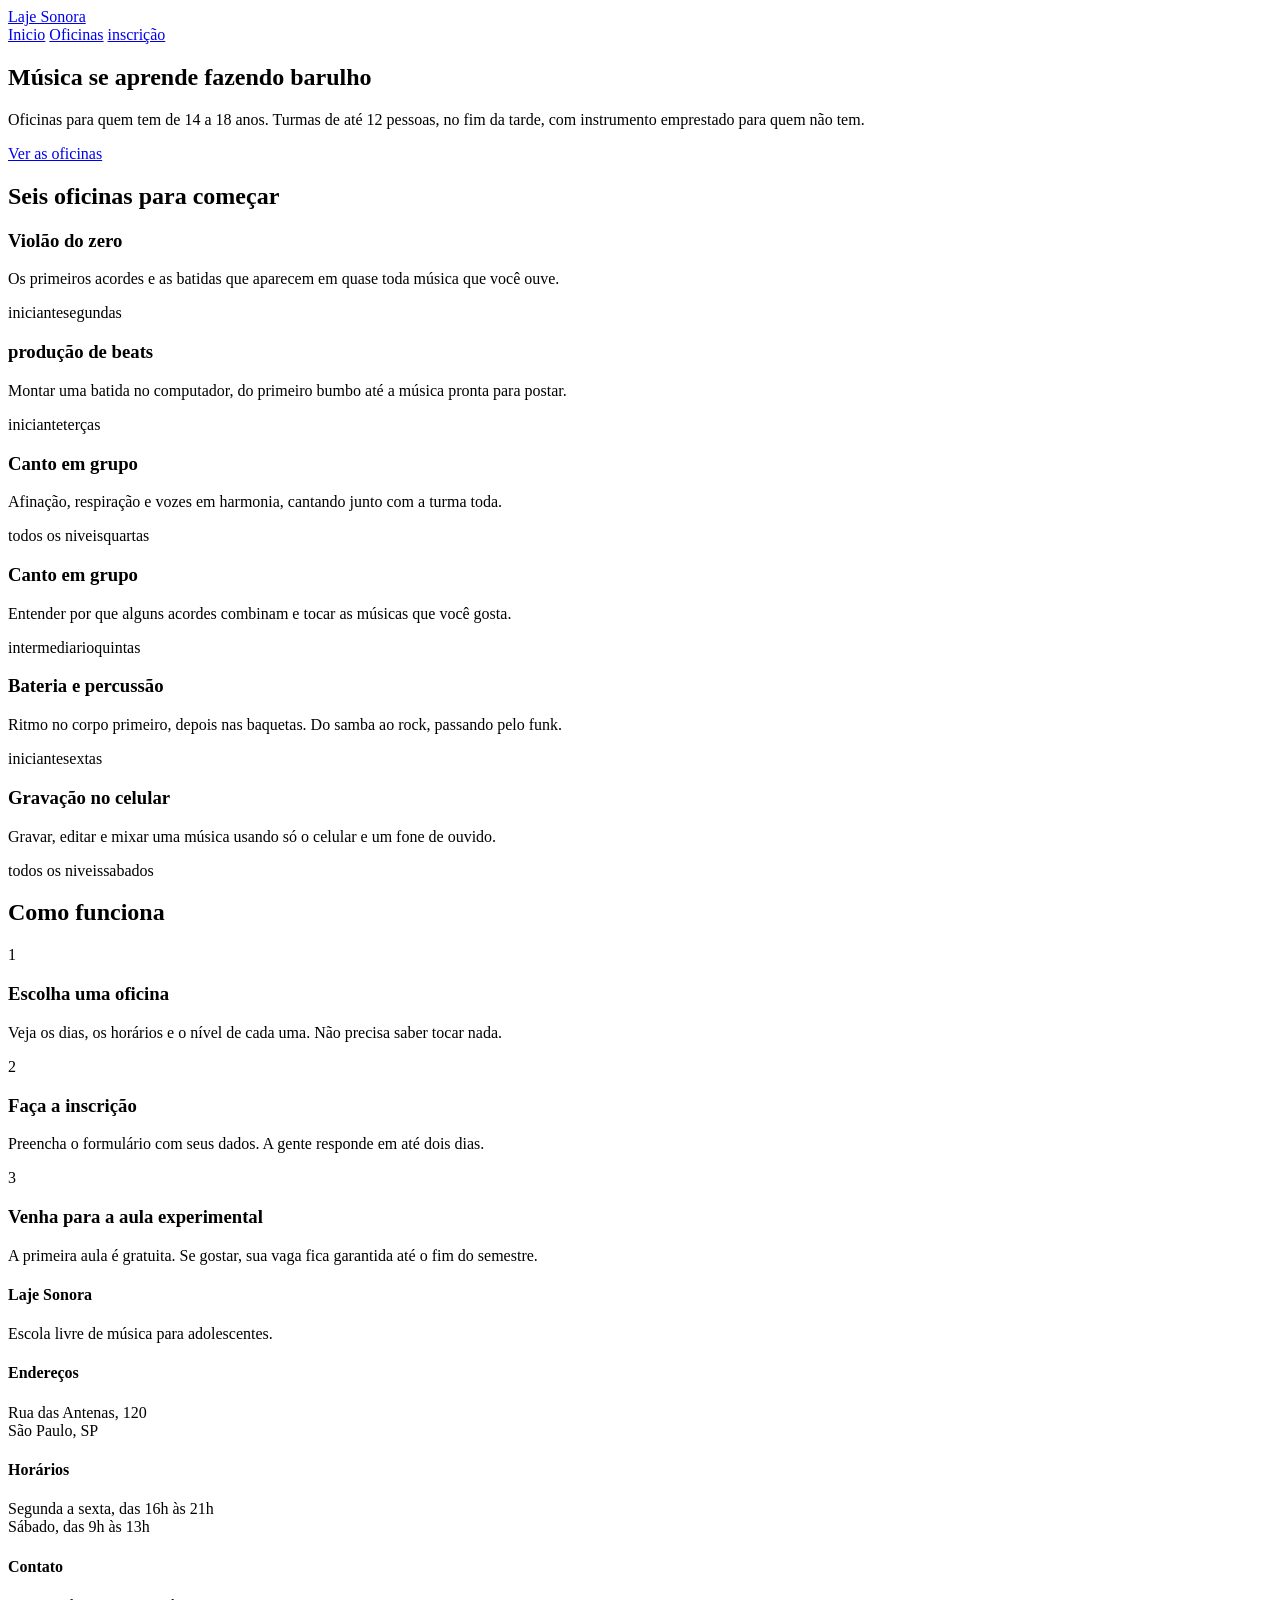
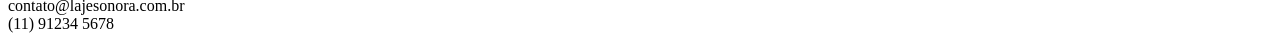
==== index.html @ e51a95ae "Initial commit" ====
<!DOCTYPE html>
<html lang="pt-BR">
<head>
    <meta charset="UTF-8">
    <meta name="viewport" content="width=device-width, initial-scale=1.0">
    <link rel="preconnect" href="https://fonts.googleapis.com">
<link rel="preconnect" href="https://fonts.gstatic.com" crossorigin>
<link href="https://fonts.googleapis.com/css2?family=Archivo:ital,wght@0,100..900;1,100..900&family=Big+Shoulders:opsz,wght@10..72,100..900&display=swap" rel="stylesheet">
    <link rel="stylesheet" href="./index.css">
     <title>Laje Sonora | Inicio</title>
</head>
<body>
    <header class="conteudo topo">
<a href="index.html" class="Logo">Laje Sonora</a>
<nav class="menu">
    <a href="index.html" class="Atual">Inicio</a>
    <a href="oficinas.html">Oficinas</a>
    <a href="inscrição.html">inscrição</a>
</nav>
    </header>
    <main>
        <section class="conteudo cartazes" >
            <div class="cartaz cartaz principal">
                <h1>Música se aprende fazendo barulho</h1>
            </div>
            <div class="cartaz cartaz lateral"><p>Oficinas para quem tem de 14 a 18 anos. Turmas de até 12 pessoas, no fim da tarde, com instrumento emprestado para quem não tem.</p>
            <a href="./oficinas.html" class="botao">Ver as oficinas</a></div>
        </section>
        <section class="conteudo secao">
         <h2 class="titulo-secao">Seis oficinas para começar</h2>
         <div class="cards">

            <article class="card">

                <div class="foto foto-azul"></div>

                <div class="card-texto">
                    <h3>Violão do zero</h3>
                    <p>Os primeiros acordes e as batidas que aparecem em quase toda música que você ouve.</p>
                    <div class="card-info"><span>iniciante</span>segundas</div>
                </div>

            </article>

            <article class="card">

                <div class="foto foto-amarela"></div>

                <div class="card-texto">
                    <h3> produção de beats</h3>
                    <p>Montar uma batida no computador, do primeiro bumbo até a música pronta para postar.</p>
                    <div class="card-info"><span>iniciante</span>terças</div>
                </div>

            </article>

            <article class="card">

                <div class="foto foto-tinta"></div>

                <div class="card-texto">
                    <h3> Canto em grupo </h3>
                    <p>Afinação, respiração e vozes em harmonia, cantando junto com a turma toda.</p>
                    <div class="card-info"><span>todos os niveis</span>quartas</div>
                </div>

            </article>

            
            <article class="card">

                <div class="foto foto"></div>

                <div class="card-texto">
                    <h3> Canto em grupo </h3>
                    <p>Entender por que alguns acordes combinam e tocar as músicas que você gosta.</p>
                    <div class="card-info"><span>intermediario</span>quintas</div>
                </div>

            </article>

            <article class="card">

                <div class="foto foto-azul"></div>

                <div class="card-texto">
                    <h3> Bateria e percussão </h3>
                    <p>Ritmo no corpo primeiro, depois nas baquetas. Do samba ao rock, passando pelo funk.</p>
                    <div class="card-info"><span>iniciante</span>sextas</div>
                </div>

            </article>

            <article class="card">

                <div class="foto foto-amarela"></div>

                <div class="card-texto">
                    <h3> Gravação no celular </h3>
                    <p>Gravar, editar e mixar uma música usando só o celular e um fone de ouvido.</p>
                    <div class="card-info"><span>todos os niveis</span>sabados</div>
                </div>

            </article>

         </div>
        </section>

        <section class="conteudo secao">
            <h2 class="titulo-secao">Como funciona</h2>
            <div class="passos"> 
               
                <div class="passo"><p class="passo-numero">1</p>
                <h3>Escolha uma oficina</h3>
                 <p>Veja os dias, os horários e o nível de cada uma. Não precisa saber tocar nada.</p></div>

                 <div class="passo"><p class="passo-numero">2</p>
                    <h3>Faça a inscrição</h3>
                     <p>Preencha o formulário com seus dados. A gente responde em até dois dias.</p></div>

                     <div class="passo"><p class="passo-numero">3</p>
                        <h3>Venha para a aula experimental</h3>
                         <p>A primeira aula é gratuita. Se gostar, sua vaga fica garantida até o fim do semestre.</p></div>
            </div>

        </section>
    </main>

    <footer class="rodapé">
        <div class="conteudo e rodape-colunas">
            <div class="rodape-colunas">
                <h4>Laje Sonora</h4>
                <p>Escola livre de música para adolescentes.</p>
            </div>

            <div class="rodape-colunas">
                <h4>Endereços</h4>
                <p>Rua das Antenas, 120 <br> São Paulo, SP</p>
            </div>

            <div class="rodape-colunas">
                <h4>Horários</h4>
                <p>Segunda a sexta, das 16h às 21h <br>Sábado, das 9h às 13h </p>
            </div>

            <div class="rodape-colunas">
                <h4>Contato</h4>
                <p>contato@lajesonora.com.br <br>(11) 91234 5678</p>
            </div>

        </div>
    </footer>
</body>
</html>
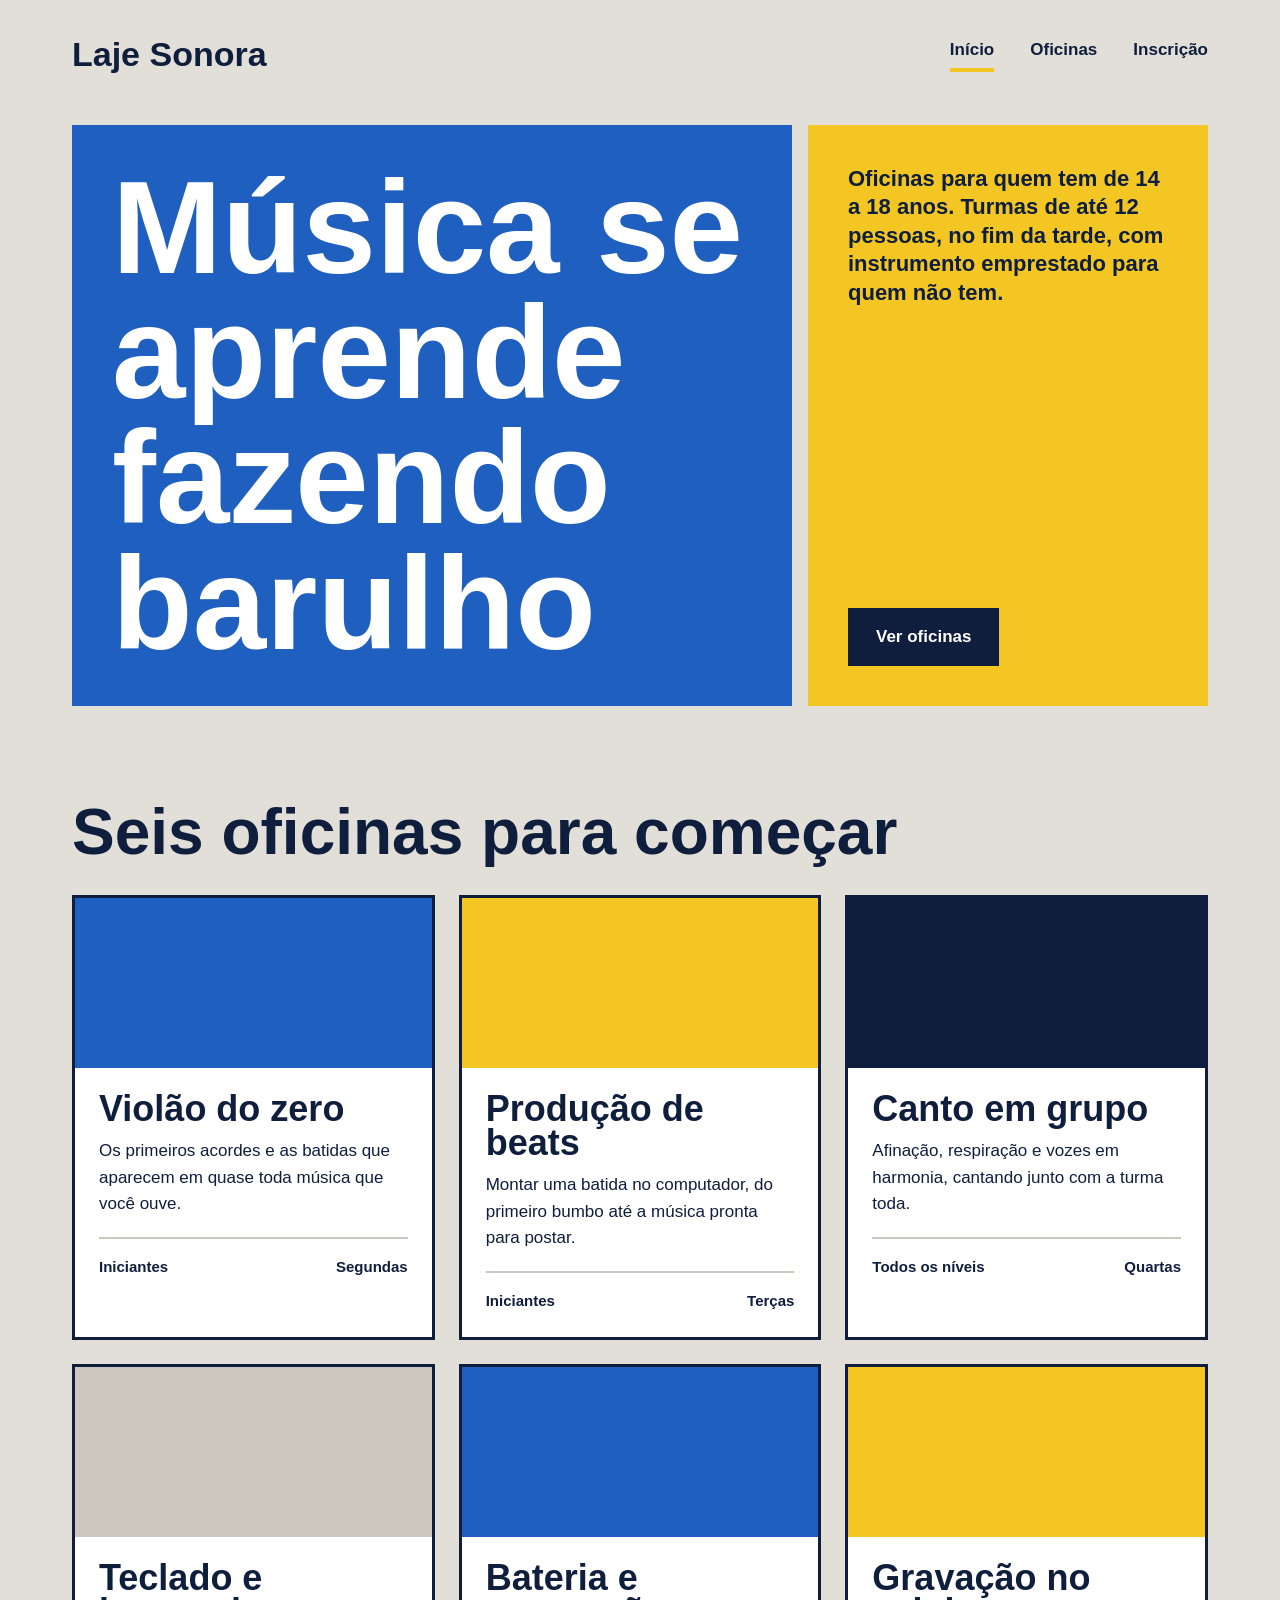
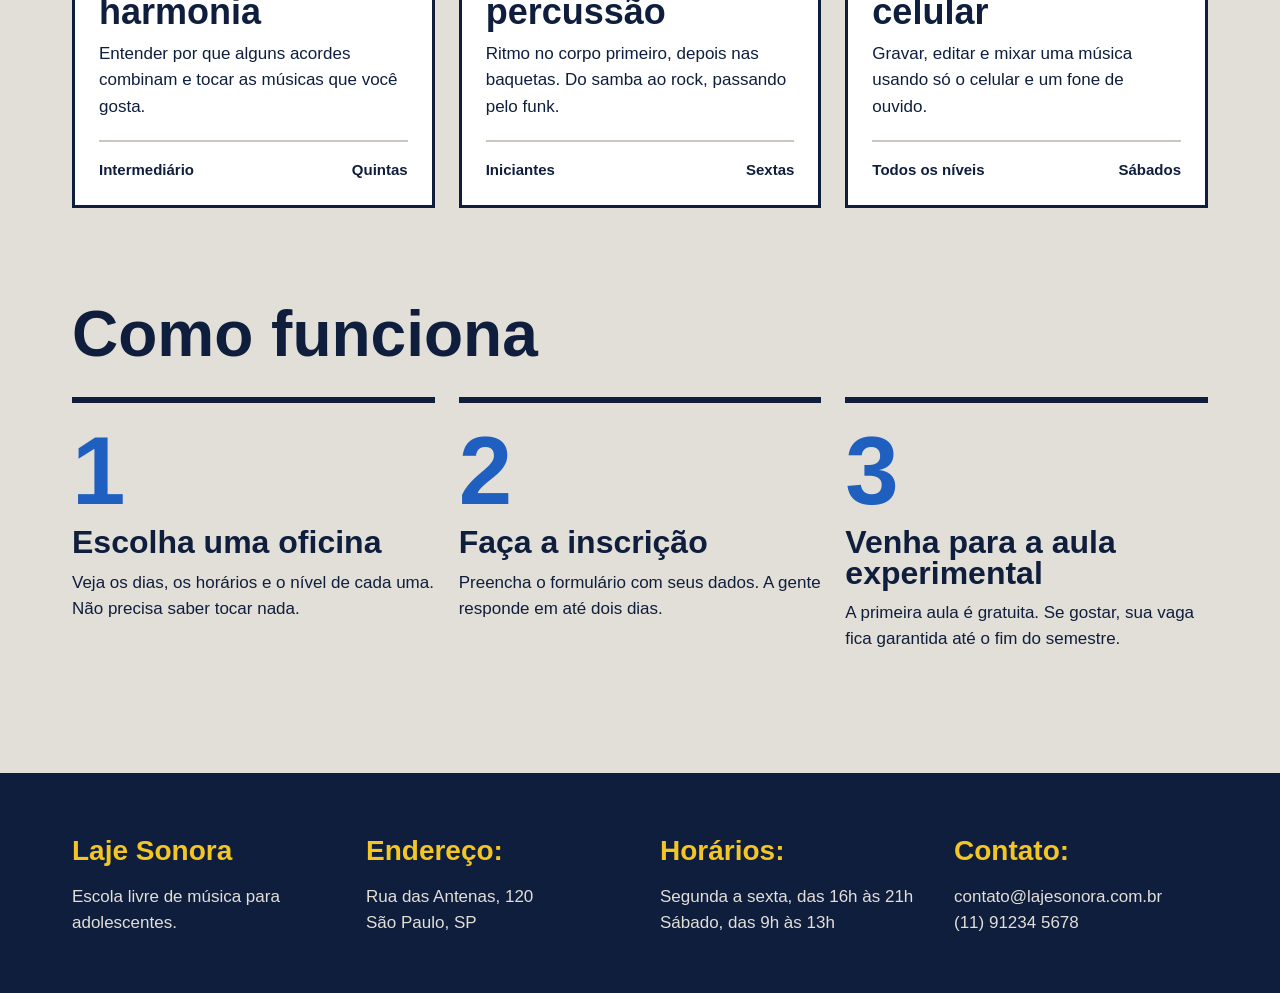
==== commit 86237038: "Página inicial pronta" ====
--- a/index.html
+++ b/index.html
@@ -8,147 +8,175 @@
 <link href="https://fonts.googleapis.com/css2?family=Archivo:ital,wght@0,100..900;1,100..900&family=Big+Shoulders:opsz,wght@10..72,100..900&display=swap" rel="stylesheet">
     <link rel="stylesheet" href="./index.css">
      <title>Laje Sonora | Inicio</title>
-</head>
-<body>
-    <header class="conteudo topo">
-<a href="index.html" class="Logo">Laje Sonora</a>
-<nav class="menu">
-    <a href="index.html" class="Atual">Inicio</a>
-    <a href="oficinas.html">Oficinas</a>
-    <a href="inscrição.html">inscrição</a>
-</nav>
-    </header>
-    <main>
-        <section class="conteudo cartazes" >
-            <div class="cartaz cartaz principal">
-                <h1>Música se aprende fazendo barulho</h1>
+    </head>
+    <body>
+        <header class="topo conteudo">
+            <a href="./index.html" class="logo">Laje Sonora</a>
+        
+            <nav class="menu">
+                <a href="./index.html" class="atual">Início</a>
+                <a href="./oficinas.html">Oficinas</a>
+                <a href="./inscricao.html">Inscrição</a>
+            </nav>
+        </header>
+    
+        <main>
+            <section class="conteudo cartazes">
+    
+                <div class="cartaz cartaz-principal">
+                    <h1>Música se aprende fazendo barulho</h1>
+                </div>
+    
+                <div class="cartaz cartaz-lateral">
+                    <p>Oficinas para quem tem de 14 a 18 anos. Turmas de até 12 pessoas, no fim da tarde, com instrumento emprestado para quem não tem.</p>
+        
+                    <a href="./oficinas.html" class="botao">Ver oficinas</a>
+                </div>
+    
+            </section>
+    
+            <section class="conteudo secao">
+                <h2 class="titulo-secao">Seis oficinas para começar</h2>
+    
+                <div class="cards">
+                    <article class="card">
+                        <div class="foto foto-azul"></div>
+                        <div class="card-texto">
+                            <h3>Violão do zero</h3>
+    
+                            <p>Os primeiros acordes e as batidas que aparecem em quase toda música que você ouve.</p>
+    
+                            <div class="card-info">
+                                <span>Iniciantes</span>
+                                <span>Segundas</span>
+                            </div>
+                        </div>
+                    </article>
+    
+                    <article class="card">
+                        <div class="foto foto-amarela"></div>
+                        <div class="card-texto">
+                            <h3>Produção de beats</h3>
+    
+                            <p>Montar uma batida no computador, do primeiro bumbo até a música pronta para postar.</p>
+    
+                            <div class="card-info">
+                                <span>Iniciantes</span>
+                                <span>Terças</span>
+                            </div>
+                        </div>
+                    </article>
+    
+                    <article class="card">
+                        <div class="foto foto-tinta"></div>
+                        <div class="card-texto">
+                            <h3>Canto em grupo</h3>
+    
+                            <p>Afinação, respiração e vozes em harmonia, cantando junto com a turma toda.</p>
+    
+                            <div class="card-info">
+                                <span>Todos os níveis</span>
+                                <span>Quartas</span>
+                            </div>
+                        </div>
+                    </article>
+    
+                    <article class="card">
+                        <div class="foto"></div>
+                        <div class="card-texto">
+                            <h3>Teclado e harmonia</h3>
+    
+                            <p>Entender por que alguns acordes combinam e tocar as músicas que você gosta.</p>
+    
+                            <div class="card-info">
+                                <span>Intermediário</span>
+                                <span>Quintas</span>
+                            </div>
+                        </div>
+                    </article>
+    
+                    <article class="card">
+                        <div class="foto foto-azul"></div>
+                        <div class="card-texto">
+                            <h3>Bateria e percussão</h3>
+    
+                            <p>Ritmo no corpo primeiro, depois nas baquetas. Do samba ao rock, passando pelo funk.</p>
+    
+                            <div class="card-info">
+                                <span>Iniciantes</span>
+                                <span>Sextas</span>
+                            </div>
+                        </div>
+                    </article>
+    
+                    <article class="card">
+                        <div class="foto foto-amarela"></div>
+                        <div class="card-texto">
+                            <h3>Gravação no celular</h3>
+    
+                            <p>Gravar, editar e mixar uma música usando só o celular e um fone de ouvido.</p>
+    
+                            <div class="card-info">
+                                <span>Todos os níveis</span>
+                                <span>Sábados</span>
+                            </div>
+                        </div>
+                    </article>
+                    
+    
+                </div>
+            </section>
+    
+            <section class="conteudo secao">
+                <h2 class="titulo-secao">
+                    Como funciona
+                </h2>
+            
+                <div class="passos">
+                    <div class="passo">
+                        <p class="passo-numero">1</p>
+                        <h3>Escolha uma oficina</h3>
+                        <p>Veja os dias, os horários e o nível de cada uma. Não precisa saber tocar nada.</p>
+                    </div>
+            
+                    <div class="passo">
+                        <p class="passo-numero">2</p>
+                        <h3>Faça a inscrição</h3>
+                        <p>Preencha o formulário com seus dados. A gente responde em até dois dias.</p>
+                    </div>
+            
+                    <div class="passo">
+                        <p class="passo-numero">3</p>
+                        <h3>Venha para a aula experimental</h3>
+                        <p>A primeira aula é gratuita. Se gostar, sua vaga fica garantida até o fim do semestre.</p>
+                    </div>
+                </div>
+            </section>
+    
+        </main>
+    
+        <footer class="rodape">
+            <div class="conteudo rodape-colunas">
+                <div class="rodape-coluna">
+                    <h4>Laje Sonora</h4>
+                    <p>Escola livre de música para <br> adolescentes.</p>
+                </div>
+        
+                <div class="rodape-coluna">
+                    <h4>Endereço:</h4>
+                    <p>Rua das Antenas, 120 <br> São Paulo, SP</p>
+                </div>
+        
+                <div class="rodape-coluna">
+                    <h4>Horários:</h4>
+                    <p>Segunda a sexta, das 16h às 21h <br> Sábado, das 9h às 13h</p>
+                </div>
+        
+                <div class="rodape-coluna">
+                    <h4>Contato:</h4>
+                    <p>contato@lajesonora.com.br <br> (11) 91234 5678</p>
+                </div>
             </div>
-            <div class="cartaz cartaz lateral"><p>Oficinas para quem tem de 14 a 18 anos. Turmas de até 12 pessoas, no fim da tarde, com instrumento emprestado para quem não tem.</p>
-            <a href="./oficinas.html" class="botao">Ver as oficinas</a></div>
-        </section>
-        <section class="conteudo secao">
-         <h2 class="titulo-secao">Seis oficinas para começar</h2>
-         <div class="cards">
-
-            <article class="card">
-
-                <div class="foto foto-azul"></div>
-
-                <div class="card-texto">
-                    <h3>Violão do zero</h3>
-                    <p>Os primeiros acordes e as batidas que aparecem em quase toda música que você ouve.</p>
-                    <div class="card-info"><span>iniciante</span>segundas</div>
-                </div>
-
-            </article>
-
-            <article class="card">
-
-                <div class="foto foto-amarela"></div>
-
-                <div class="card-texto">
-                    <h3> produção de beats</h3>
-                    <p>Montar uma batida no computador, do primeiro bumbo até a música pronta para postar.</p>
-                    <div class="card-info"><span>iniciante</span>terças</div>
-                </div>
-
-            </article>
-
-            <article class="card">
-
-                <div class="foto foto-tinta"></div>
-
-                <div class="card-texto">
-                    <h3> Canto em grupo </h3>
-                    <p>Afinação, respiração e vozes em harmonia, cantando junto com a turma toda.</p>
-                    <div class="card-info"><span>todos os niveis</span>quartas</div>
-                </div>
-
-            </article>
-
-            
-            <article class="card">
-
-                <div class="foto foto"></div>
-
-                <div class="card-texto">
-                    <h3> Canto em grupo </h3>
-                    <p>Entender por que alguns acordes combinam e tocar as músicas que você gosta.</p>
-                    <div class="card-info"><span>intermediario</span>quintas</div>
-                </div>
-
-            </article>
-
-            <article class="card">
-
-                <div class="foto foto-azul"></div>
-
-                <div class="card-texto">
-                    <h3> Bateria e percussão </h3>
-                    <p>Ritmo no corpo primeiro, depois nas baquetas. Do samba ao rock, passando pelo funk.</p>
-                    <div class="card-info"><span>iniciante</span>sextas</div>
-                </div>
-
-            </article>
-
-            <article class="card">
-
-                <div class="foto foto-amarela"></div>
-
-                <div class="card-texto">
-                    <h3> Gravação no celular </h3>
-                    <p>Gravar, editar e mixar uma música usando só o celular e um fone de ouvido.</p>
-                    <div class="card-info"><span>todos os niveis</span>sabados</div>
-                </div>
-
-            </article>
-
-         </div>
-        </section>
-
-        <section class="conteudo secao">
-            <h2 class="titulo-secao">Como funciona</h2>
-            <div class="passos"> 
-               
-                <div class="passo"><p class="passo-numero">1</p>
-                <h3>Escolha uma oficina</h3>
-                 <p>Veja os dias, os horários e o nível de cada uma. Não precisa saber tocar nada.</p></div>
-
-                 <div class="passo"><p class="passo-numero">2</p>
-                    <h3>Faça a inscrição</h3>
-                     <p>Preencha o formulário com seus dados. A gente responde em até dois dias.</p></div>
-
-                     <div class="passo"><p class="passo-numero">3</p>
-                        <h3>Venha para a aula experimental</h3>
-                         <p>A primeira aula é gratuita. Se gostar, sua vaga fica garantida até o fim do semestre.</p></div>
-            </div>
-
-        </section>
-    </main>
-
-    <footer class="rodapé">
-        <div class="conteudo e rodape-colunas">
-            <div class="rodape-colunas">
-                <h4>Laje Sonora</h4>
-                <p>Escola livre de música para adolescentes.</p>
-            </div>
-
-            <div class="rodape-colunas">
-                <h4>Endereços</h4>
-                <p>Rua das Antenas, 120 <br> São Paulo, SP</p>
-            </div>
-
-            <div class="rodape-colunas">
-                <h4>Horários</h4>
-                <p>Segunda a sexta, das 16h às 21h <br>Sábado, das 9h às 13h </p>
-            </div>
-
-            <div class="rodape-colunas">
-                <h4>Contato</h4>
-                <p>contato@lajesonora.com.br <br>(11) 91234 5678</p>
-            </div>
-
-        </div>
-    </footer>
-</body>
-</html>+        </footer>
+    </body>
+    </html>
--- a/index.css
+++ b/index.css
@@ -0,0 +1,235 @@
+* {
+    margin: 0;
+    padding: 0;
+    box-sizing: border-box;
+  }
+
+  :root {
+    --concreto: #E2DFD8;
+    --concreto-escuro: #CBC7BE;
+    --tinta: #0F1E3D;
+    --caixa-dagua: #1F5FBF;
+    --fita: #F3C623;
+    --branco: #FFFFFF;
+
+    --fonte-cartaz: "Big Shoulders", "Arial Narrow", sans-serif;
+    --fonte-texto: "Archivo", Arial, sans-serif;
+  }
+
+  body {
+    background-color: var(--concreto);
+    color: var(--tinta);
+    font-family: var(--fonte-texto);
+    font-size: 17px;
+    line-height: 1.55;
+}
+
+a {
+    color: inherit;
+}
+
+h1, h2, h3 {
+    font-family: var(--fonte-cartaz);
+    font-weight: 900;
+    line-height: 0.95;
+}
+
+.conteudo {
+    max-width: 1200px;
+    margin-inline: auto;
+    padding-inline: 32px;
+}
+
+.topo {
+  padding-block: 28px;
+  display: flex;
+  justify-content: space-between; 
+  align-items: center;
+}
+
+.logo {
+    font-family: var(--fonte-cartaz);
+    font-size: 34px;
+    font-weight: 900;
+    text-decoration: none;
+}
+
+.menu {
+    display: flex;
+    gap: 36px;
+}
+
+.menu a {
+    font-weight: 600;
+    text-decoration: none;
+    padding-bottom: 4px;
+    border-bottom: 4px solid transparent;
+}
+
+.menu a:hover {
+    border-bottom-color: var(--tinta);
+}
+
+.menu a.atual {
+    border-bottom-color: var(--fita);
+}
+
+.cartazes {
+    margin-top: 16px;
+    display: flex;
+    gap: 16px;
+  }
+  
+  .cartaz {
+    padding: 40px;
+  }
+  
+  .cartaz-principal {
+    background-color: var(--caixa-dagua);
+    color: var(--branco);
+    flex: 2;
+  }
+  
+  .cartaz-principal h1 {
+    font-size: 132px;
+    max-width: 9ch;
+  }
+  
+  .cartaz-lateral {
+    background-color: var(--fita);
+    flex: 1;
+    display: flex;
+    flex-direction: column;
+    justify-content: space-between;
+    gap: 32px;
+    align-items: flex-start;
+  }
+  
+  .cartaz-lateral p {
+    font-size: 22px;
+    font-weight: 600;
+    line-height: 1.3;
+  }
+  
+  .botao {
+    background-color: var(--tinta);
+    color: var(--branco);
+    font-weight: 700;
+    text-decoration: none;
+    padding: 16px 28px;
+    border: none;
+    font-family: var(--fonte-texto);
+    font-size: 17px;
+    cursor: pointer;
+  }
+  
+  .botao:hover {
+    background-color: var(--caixa-dagua);
+  }
+
+  .secao {
+    margin-top: 96px;
+  }
+  
+  .titulo-secao {
+    font-size: 64px;
+    margin-bottom: 32px;
+  }
+  
+  .cards {
+    display: flex;
+    flex-wrap: wrap;
+    gap: 24px;
+  }
+
+  .card {
+    background-color: var(--branco);
+    border: 3px solid var(--tinta);
+    flex: 1 1 340px;
+  }
+
+  .card .foto {
+    height: 170px;
+  }
+  
+  .foto {
+    background-color: var(--concreto-escuro);
+  }
+  
+  .foto-azul {
+    background-color: var(--caixa-dagua);
+  }
+  
+  .foto-amarela {
+    background-color: var(--fita);
+  }
+  
+  .foto-tinta {
+    background-color: var(--tinta);
+  }
+
+  .card-texto {
+    padding: 24px;
+  }
+  
+  .card h3 {
+    font-size: 36px;
+    margin-bottom: 12px;
+  }
+  
+  .card-info {
+    margin-top: 20px;
+    padding-top: 16px;
+    border-top: 2px solid var(--concreto-escuro);
+    font-weight: 600;
+    font-size: 15px;
+    display: flex;
+    justify-content: space-between;
+  }
+
+  .passos {
+    display: flex;
+    gap: 24px;
+  }
+  
+  .passo {
+    border-top: 6px solid var(--tinta);
+    padding-top: 20px;
+    flex: 1;
+  }
+  
+  .passo-numero {
+    font-family: var(--fonte-cartaz);
+    font-size: 96px;
+    font-weight: 900;
+    line-height: 1;
+    color: var(--caixa-dagua);
+  }
+  
+  .passo h3 {
+    font-size: 32px;
+    margin-block: 8px 12px;
+  }
+
+  .rodape {
+    margin-top: 120px;
+    background-color: var(--tinta);
+    color: var(--concreto);
+    padding-block: 56px;
+  }
+  
+  .rodape-colunas {
+    display: flex;
+    gap: 40px;
+  }
+  
+  .rodape-coluna {
+    flex: 1;
+  }
+  
+  .rodape h4 {
+    font-family: var(--fonte-cartaz);
+    font-size: 28px;
+    color: var(--fita);
+    margin-bottom: 12px;
+  }
